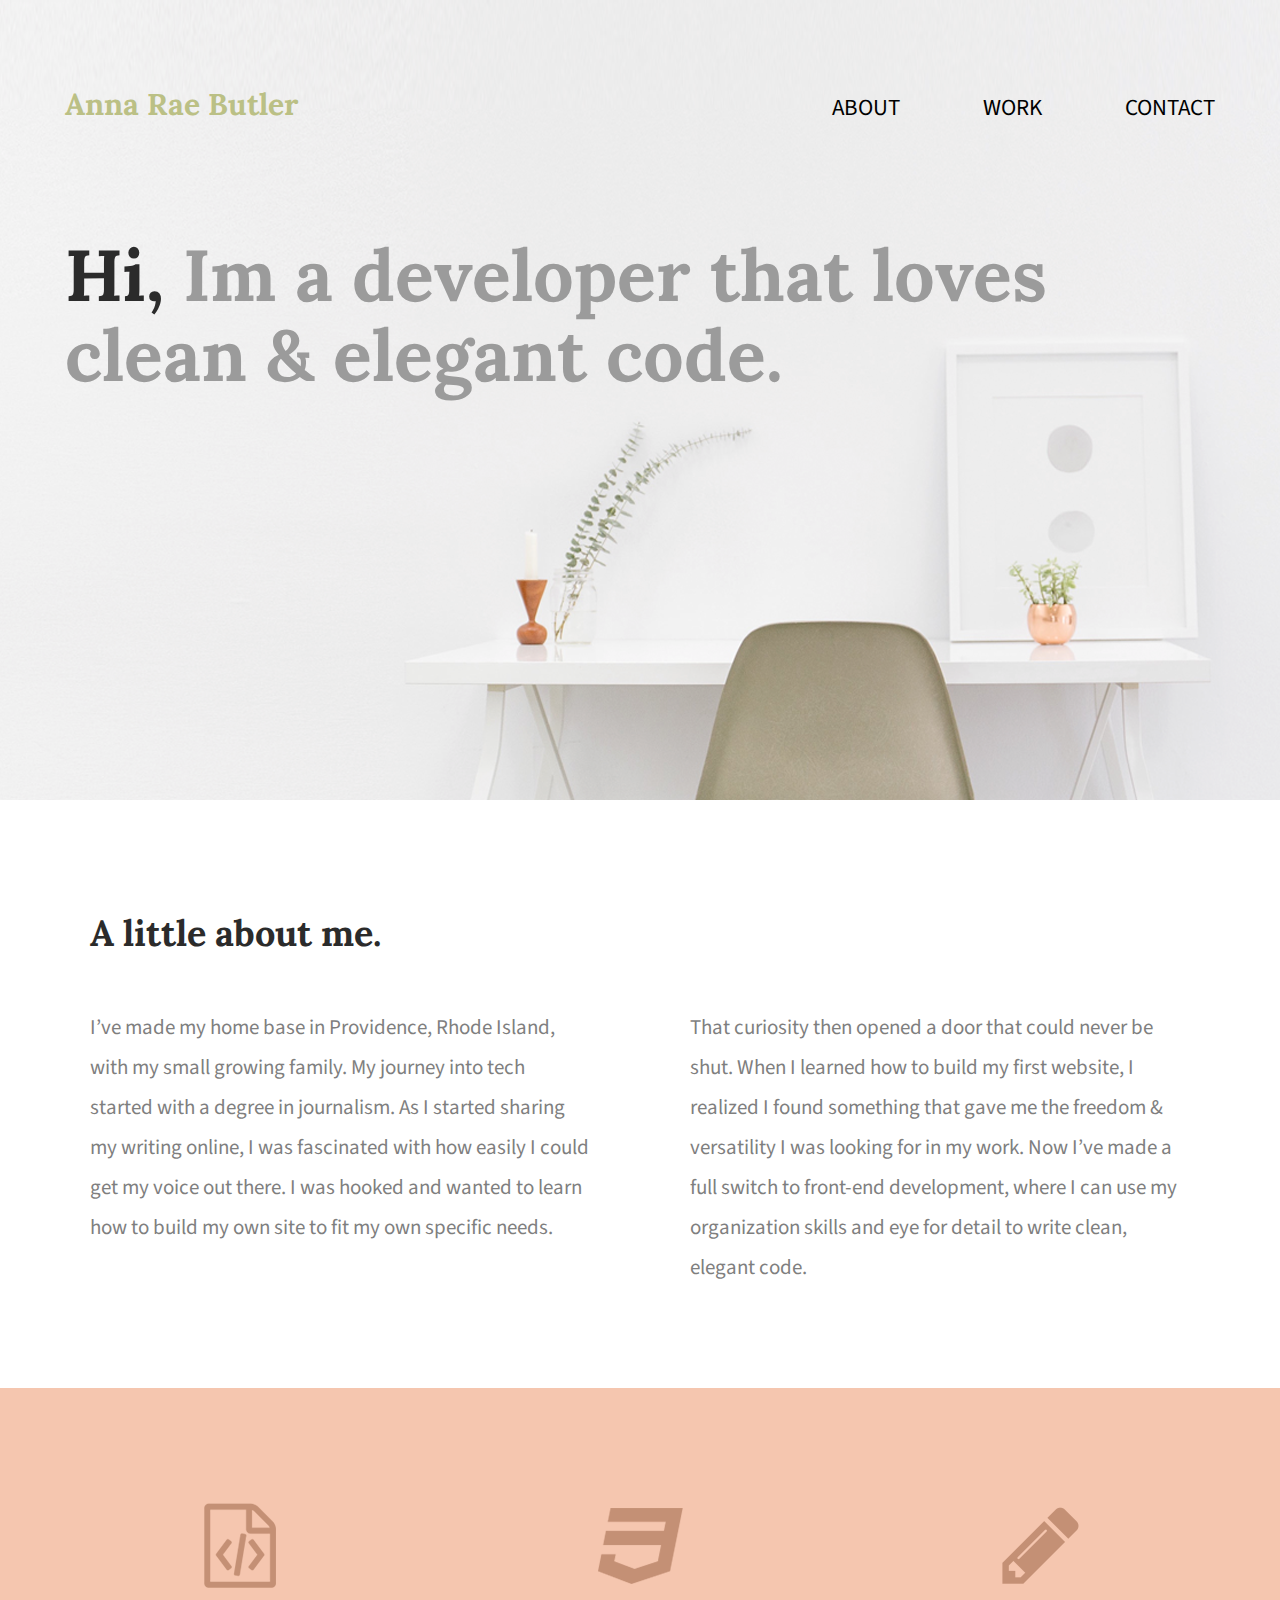
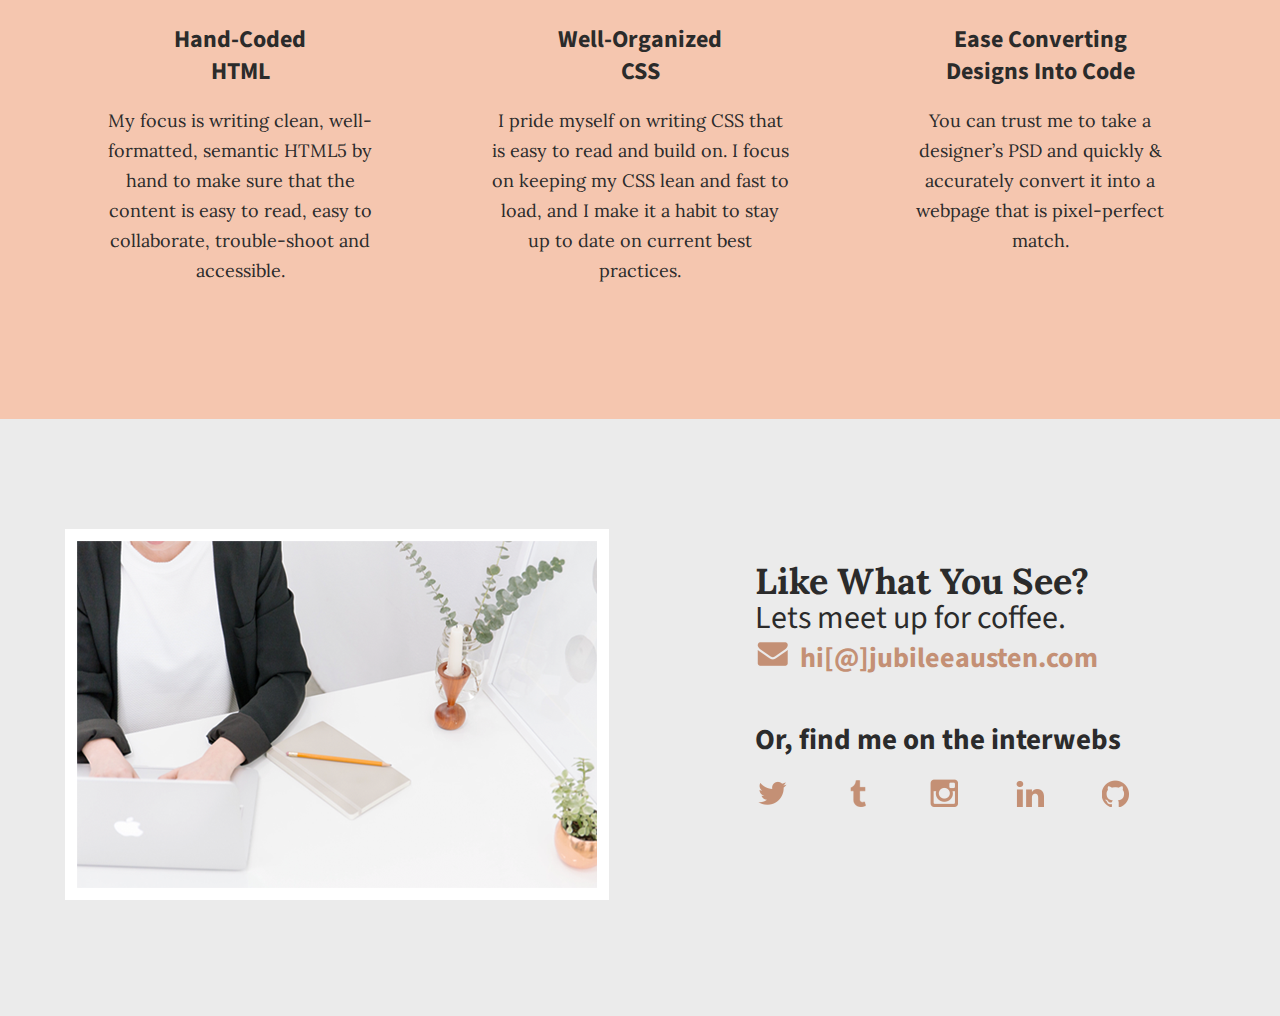
==== index.html @ d8e994e7 "Adding jubilee austen project to portfolio" ====
<!doctype html>
<html lang="en">
    <head>
        <title>Anna Rae Butler | Portfolio</title>
        <link rel="stylesheet" href="css/normalize.css">
        <link rel="stylesheet" href="css/main.css">
        <link href='https://fonts.googleapis.com/css?family=Source+Sans+Pro:400,700' rel='stylesheet' type='text/css'>
        <link rel="preconnect" href="https://fonts.googleapis.com">
        <link rel="preconnect" href="https://fonts.gstatic.com" crossorigin>
        <link href="https://fonts.googleapis.com/css2?family=Explora&family=Lora:wght@400;700&family=Source+Sans+Pro:wght@700&display=swap" rel="stylesheet">
        <link href="https://fonts.googleapis.com/css?family=Lora:400,700" rel="stylesheet" type="text/css">
    </head>
    <body>
        <header>
            <div class="full-width">
                <div class="half-width">
                    <h1>Anna Rae Butler</h1>
                </div>
                <div class="half-width">
                    <nav>
                        <ul>
                            <li><a href="#about">About</a></li>
                            <li><a href="work/index.html" target="_blank">Work</a></li>
                            <li><a href="#contact">Contact</a></li>
                        </ul>
                    </nav>
                </div>
                <h2><span>Hi,</span> Im a developer that loves clean &amp; elegant code.</h2>
            </div>
        </header>
        <main>
                <section id="about">
                    <div class="full-width">
                        <h2>A little about me.</h2>
                        <div class="half-width">
                            <p>I’ve made my home base in Providence, Rhode Island, with my small growing family. My journey into tech started with a degree in journalism. As I started sharing my writing online, I was fascinated with how easily I could get my voice out there. I was hooked and wanted to learn how to build my own site to fit my own specific needs.</p>
                        </div>
                        <div class="half-width">
                            <p>That curiosity then opened a door that could never be shut. When I learned how to build my first website, I realized I found something that gave me the freedom & versatility I was looking for in my work. Now I’ve made a full switch to front-end development, where I can use my organization skills and eye for detail to write clean, elegant code.</p>
                        </div>
                    </div>
                </section>
                <section id="work">
                    <div class="full-width">
                        <div class="third-width">
                            <img src="img/html-icon.png" alt="HTML icon" />
                            <h3>Hand-Coded HTML</h3>
                            <p>My focus is writing clean, well-formatted, semantic HTML5 by hand to make sure that the content is easy to read, easy to collaborate, trouble-shoot and accessible.</p>
                        </div>
                        <div class="third-width">
                            <img src="img/css-icon.png" alt="Css icon" />
                            <h3>Well-Organized CSS</h3>
                            <p>I pride myself on writing CSS that is easy to read and build on. I focus on keeping my CSS lean and fast to load, and I make it a habit to stay up to date on current best practices.</p>
                        </div>
                        <div class="third-width">
                            <img src="img/pencil-icon.png" alt= "Pencil Icon" />
                            <h3>Ease Converting Designs Into Code</h3>
                            <p>You can trust me to take a designer’s PSD and quickly & accurately convert it into a webpage that is pixel-perfect match.</p>
                        </div>
                    </div>
                </section>
                <footer id="contact">
                    <div class="full-width">
                        <div class="half-width">
                            <img id="contact-img" src="img/contact-image.png" alt= "Contact image" />
                        </div>
                        <div class="half-width">
                            <h2>Like What You See?</h2>
                            <h3 id="email-header">Lets meet up for coffee.</h3>
                            <a href="mailto:hi@jubileeausten.com" target="_blank"><img id="envelope" src="img/envelope.png" alt= "envelope image" />hi[@]jubileeausten.com</a>
                            <h3 id="socialmedia-header">Or, find me on the interwebs</h3>
                            <ul>
                                <li><a href="https://twitter.com/" target="_blank"><img src="img/twitter.png" alt= "Twitter" /></a></li>
                                <li><a href="https://www.tumblr.com/" target="_blank"><img src="img/tumblr.png" alt= "Tumblr" /></a></li>
                                <li><a href="https://www.instagram.com/?hl=en" target="_blank"><img src="img/instagram.png" alt= "Instagram" /></a></li>
                                <li><a href="https://www.linkedin.com/" target="_blank"><img src="img/linkedin.png" alt= "Linkedin" /></a></li>
                                <li><a href="https://github.com/" target="_blank"><img src="img/github.png" alt= "Github" /></a></li>
                            </ul>
                        </div>
                    </div>
                </footer>
        </main>
    </body>
</html>
---- css/main.css ----
/*****BASE STYLES*****/

body{
    font-family: 'Source Sans Pro', sans-serif;
    color: #2b2b2b;
}

/***** GRID *****/

.full-width {
    width: 1200px;
    margin: 0 auto;
    overflow: auto;
}

.half-width {
    width: 600px;
    float: left;
}

.third-width {
    width: 400px;
    float: left;
}

/***** HEADER *****/

header {
    height: 800px; 
    background: url('../img/full-background.png');
    background-size: cover;
    background-position: center;
}

header h1 {
    padding: 65px 0 65px 25px;
    font-family: 'Lora', bold;
    font-size: 30px;
    color: #bbc085;
}

nav {
    float: right; 
    padding: 75px 25px;
}

header h2 {
    width: 1000px;
    clear: both;
    font-family: 'Lora', serif;
    font-size: 72px;
    line-height: 80px;
    color: #9B9B9B;
    padding: 20px 0 20px 25px;
}
header h2 span {
    color: #2b2b2b;
}


/***** ABOUT *****/

#about .full-width {
    padding: 80px 0;
}

nav ul li{
    display: inline-block;
}
nav ul li a {
    text-transform: uppercase;
    text-decoration: none;
    font-size: 23px;
    color: black;
    padding-left: 80px; 
}

#about h2 {
    font-family: 'Lora', serif;
    font-size: 36px;
    padding-left: 50px;
}

#about p {
    font-size: 21px;
    color: #7f7f7f;
    line-height: 40px;
    padding-left: 50px;
    padding-right: 50px;
}

/***** WORK *****/

#work {
    background-color: #F5C6AF;
    text-align: center;
}

#work .full-width {
    padding: 115px 0;
}

#work img {
    padding-bottom: 30px;
}

#work h3 {
    font-size: 24px;
    line-height: 32px;
    width: 190px;
    margin: 0 auto;
}

#work p {
    font-family: 'Lora', serif;
    font-size: 18px;
    line-height: 30px;
    padding: 0 50px;

}

/***** CONTACT *****/

#contact {
    background-color: #ebebeb;
}

#contact .full-width {
    padding: 110px 0;
}

#contact img#contact-img {
    margin-left: 25px; 
    border: 12px solid #ffffff;
}

#contact h2, #contact #email-header, #contact #socialmedia-header, #contact ul {
    padding-left: 115px;
}

#contact #envelope {
    padding: 0 10px 0 115px;
}

#contact h2 {
    font-family: 'Lora', serif;
    font-size: 36px;
    line-height: 44px;
}
#contact #email-header{
    font-size: 32px;
    font-weight: 400;
    line-height: 30px;
    margin: -30px 0 5px 0;
}
#contact #socialmedia-header {
    font-weight: bold;
    font-size: 29px;
    line-height: 44px;
    margin: 40px 0 0 0;
}
#contact a {
    text-decoration: none;
    color: #c49075;
    font-weight: bold;
    font-size: 28px;
}

#contact ul {
    list-style: none;
}
#contact ul li {
     display: inline-block;
}
#contact ul img {
    padding-right: 48px;
}
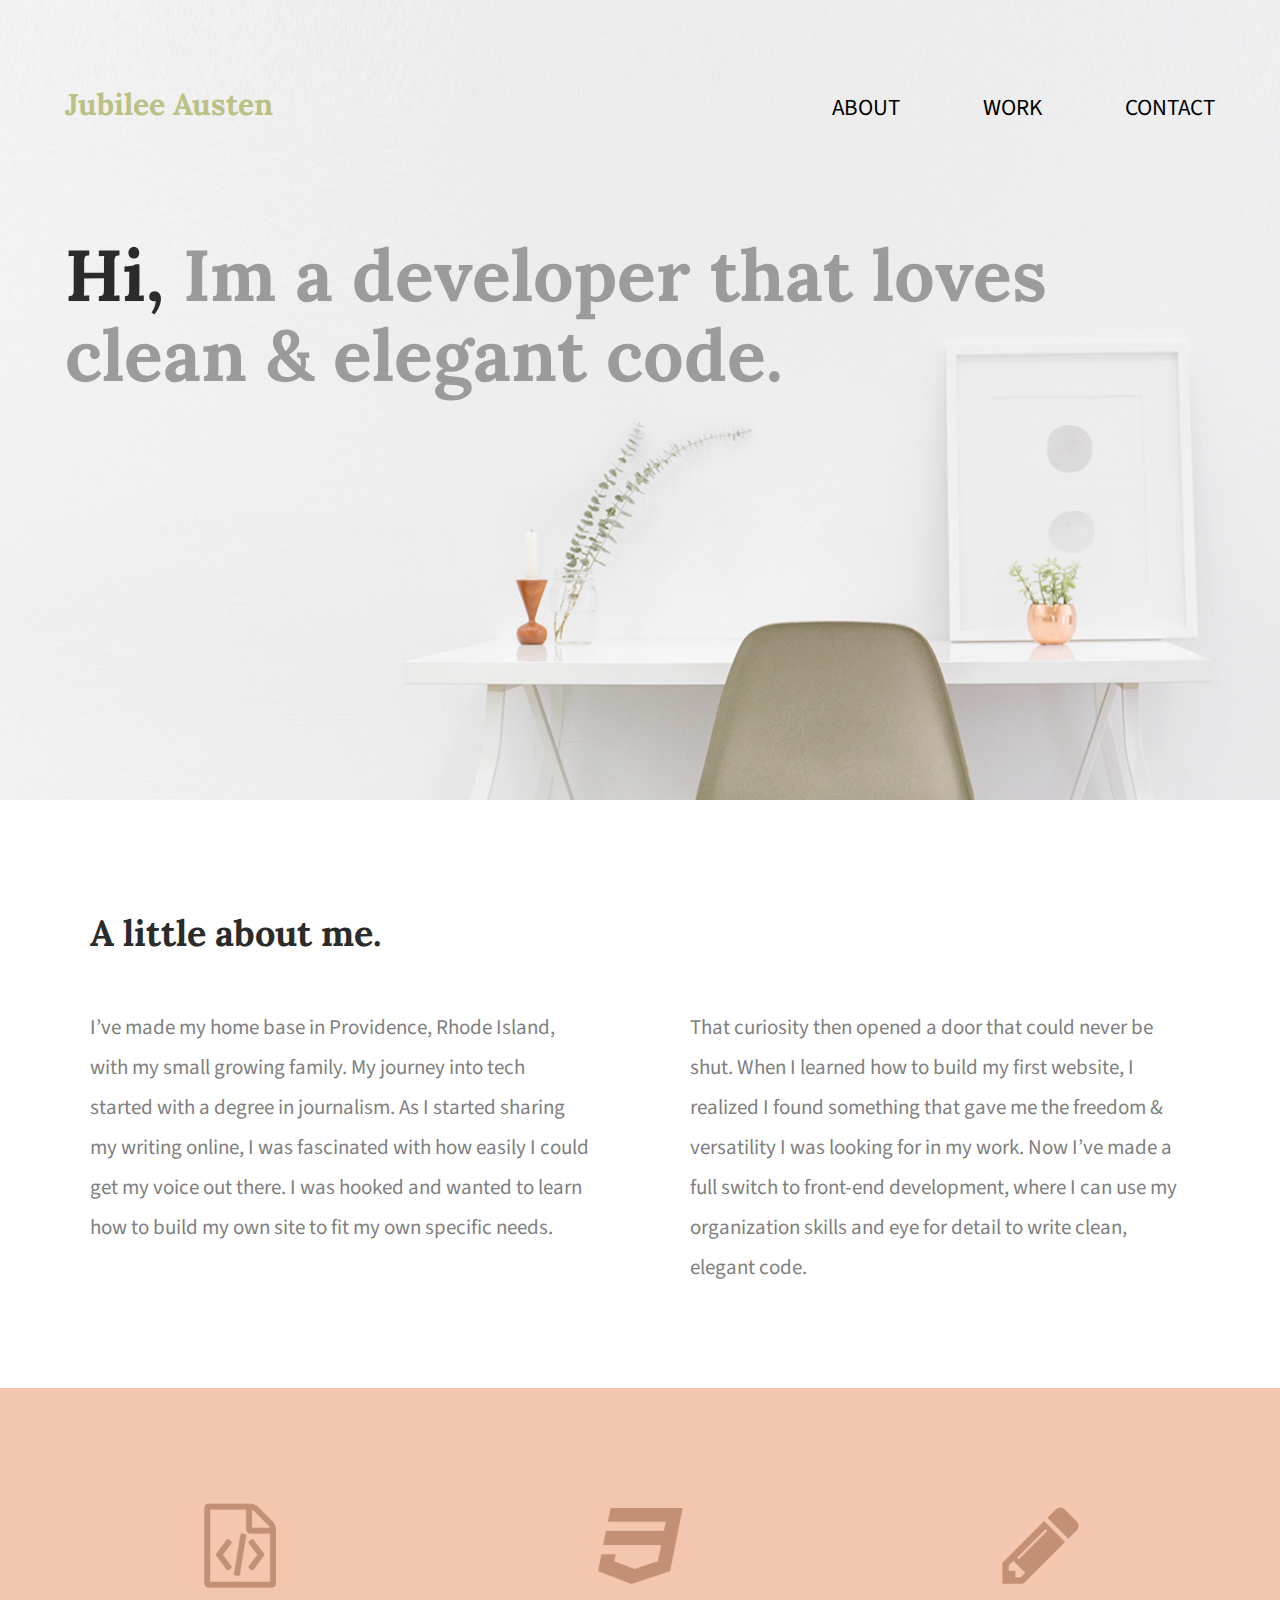
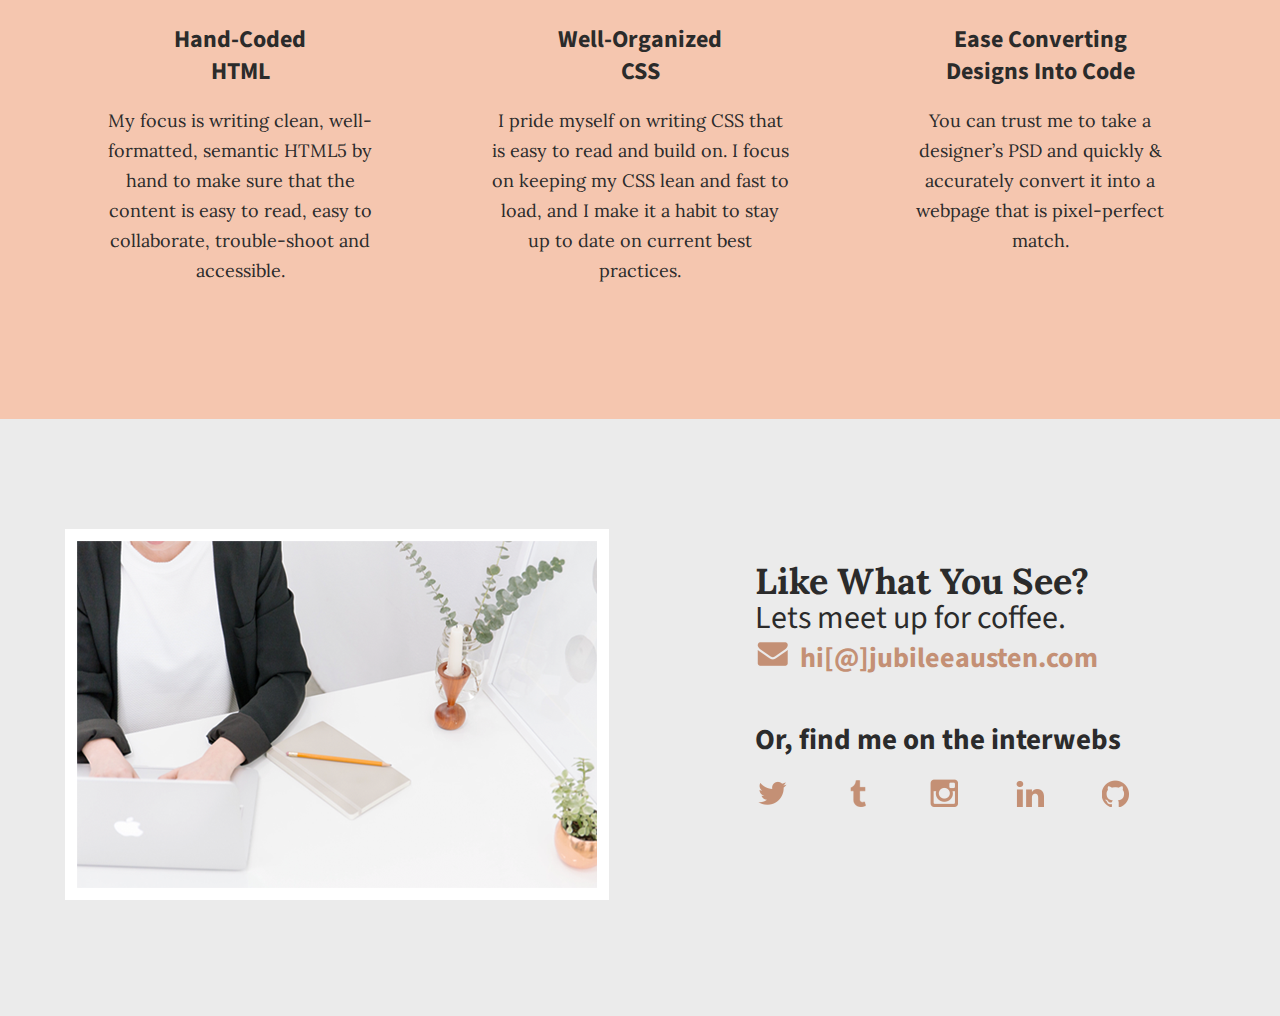
==== commit 92e544f6: "Adding jubilee austen project" ====
--- a/index.html
+++ b/index.html
@@ -1,7 +1,7 @@
 <!doctype html>
 <html lang="en">
     <head>
-        <title>Anna Rae Butler | Portfolio</title>
+        <title>Jubilee Austen | Portfolio</title>
         <link rel="stylesheet" href="css/normalize.css">
         <link rel="stylesheet" href="css/main.css">
         <link href='https://fonts.googleapis.com/css?family=Source+Sans+Pro:400,700' rel='stylesheet' type='text/css'>
@@ -14,13 +14,13 @@
         <header>
             <div class="full-width">
                 <div class="half-width">
-                    <h1>Anna Rae Butler</h1>
+                    <h1>Jubilee Austen</h1>
                 </div>
                 <div class="half-width">
                     <nav>
                         <ul>
                             <li><a href="#about">About</a></li>
-                            <li><a href="work/index.html" target="_blank">Work</a></li>
+                            <li><a href="#work">Work</a></li>
                             <li><a href="#contact">Contact</a></li>
                         </ul>
                     </nav>
